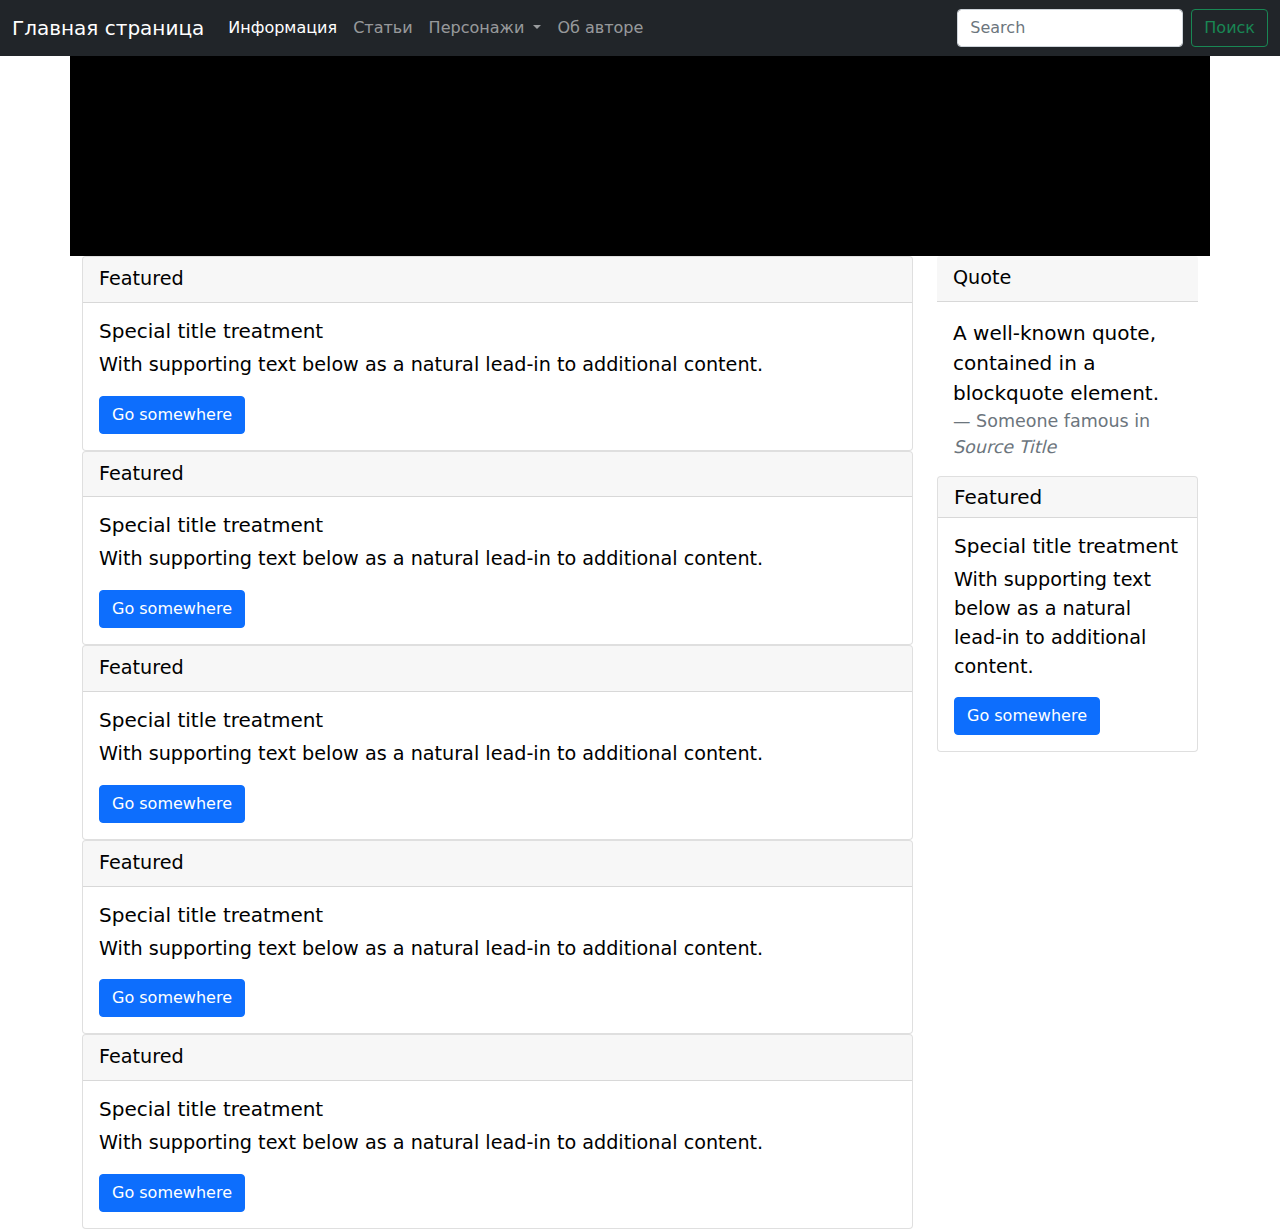
==== block/index.html @ ae38490f "dz" ====
<!DOCTYPE html>
<html>
<head>
	<meta charset="utf-8">
	<meta name="viewport" content="width=device-width, initial-scale=1">
	<title>Index</title>
	<link rel="stylesheet"  href="../css/bootstrap.min.css">
	<style>
  body 
</style>
</head>
<body>
	<!-- <nav class="navbar navbar-expand-lg navbar-light bg-light">
		<div class="container-fluid">
			<a href="#" class="navbar-brand">WEB blog TSPU</a><button class="navbar-toggler" type="button" data-bs-toggle="collapse" data-bs-target="#headerMenu" aria-controls="headerMenu" aria-expanded="false" aria-label="Toggle navigation">
      <span class="navbar-toggler-icon"></span>
    </button>
			<div class="collapse navbar-collapse" id="headerMenu">
				<ul class="navbar-nav">
					<li class="nav-ite">

					<a href="#" class = "nav-link">Home</a> 
				 </li></ul></div></div></nav> -->
	<nav class="navbar navbar-expand-lg navbar-dark bg-dark">
  <div class="container-fluid color">
    <a class="navbar-brand" href="#">Главная страница</a>
    <button class="navbar-toggler" type="button" data-bs-toggle="collapse" data-bs-target="#navbarSupportedContent" aria-controls="navbarSupportedContent" aria-expanded="false" aria-label="Toggle navigation">
      <span class="navbar-toggler-icon"></span>
    </button>
    <div class="collapse navbar-collapse" id="navbarSupportedContent">
      <ul class="navbar-nav me-auto mb-2 mb-lg-0">
        <li class="nav-item">
          <a class="nav-link active" aria-current="page" href="#">Информация</a>
        </li>
        <li class="nav-item">
          <a class="nav-link" href="#">Статьи</a>
        </li>
        <li class="nav-item dropdown">
          <a class="nav-link dropdown-toggle" href="#" id="navbarDropdown" role="button" data-bs-toggle="dropdown" aria-expanded="false">
            Персонажи
          </a>
          <ul class="dropdown-menu" aria-labelledby="navbarDropdown">
            <li><a class="dropdown-item" href="#">Грег</a></li>
            <li><a class="dropdown-item" href="#">Вирт</a></li>
            <li><hr class="dropdown-divider"></li>
            <li><a class="dropdown-item" href="#">Биатрикс</a></li>
          </ul>
        </li>
        <li class="nav-item">
          <a class="nav-link ">Об авторе</a>
        </li>
      </ul>
      <form class="d-flex">
        <input class="form-control me-2" type="search" placeholder="Search" aria-label="Search">
        <button class="btn btn-outline-success" type="submit">Поиск</button>
      </form>
    </div>
  </div>
</nav>

<div class="container">
<div class="row" style="font-size: 120%; color: white">
<div style="display: block; background-color: black;height: 200px; width: 1500px;"></div>
<div class="col-9" style="color:black">
	<div class="card">
  <div class="card-header">
    Featured
  </div>
  <div class="card-body">
    <h5 class="card-title">Special title treatment</h5>
    <p class="card-text">With supporting text below as a natural lead-in to additional content.</p>
    <a href="#" class="btn btn-primary">Go somewhere</a>
  </div>
</div><div class="card">
  <div class="card-header">
    Featured
  </div>
  <div class="card-body">
    <h5 class="card-title">Special title treatment</h5>
    <p class="card-text">With supporting text below as a natural lead-in to additional content.</p>
    <a href="#" class="btn btn-primary">Go somewhere</a>
  </div>
</div><div class="card">
  <div class="card-header">
    Featured
  </div>
  <div class="card-body">
    <h5 class="card-title">Special title treatment</h5>
    <p class="card-text">With supporting text below as a natural lead-in to additional content.</p>
    <a href="#" class="btn btn-primary">Go somewhere</a>
  </div>
</div><div class="card">
  <div class="card-header">
    Featured
  </div>
  <div class="card-body">
    <h5 class="card-title">Special title treatment</h5>
    <p class="card-text">With supporting text below as a natural lead-in to additional content.</p>
    <a href="#" class="btn btn-primary">Go somewhere</a>
  </div>
</div><div class="card">
  <div class="card-header">
    Featured
  </div>
  <div class="card-body">
    <h5 class="card-title">Special title treatment</h5>
    <p class="card-text">With supporting text below as a natural lead-in to additional content.</p>
    <a href="#" class="btn btn-primary">Go somewhere</a>
  </div>
</div></div>
	<div class="col-3" style="color:black"
<div class="card">
  <div class="card-header">
    Quote
  </div>
  <div class="card-body">
    <blockquote class="blockquote mb-0">
      <p>A well-known quote, contained in a blockquote element.</p>
      <footer class="blockquote-footer">Someone famous in <cite title="Source Title">Source Title</cite></footer>
    </blockquote>
  </div>
  <div class="card">
  <h5 class="card-header">Featured</h5>
  <div class="card-body">
    <h5 class="card-title">Special title treatment</h5>
    <p class="card-text">With supporting text below as a natural lead-in to additional content.</p>
    <a href="#" class="btn btn-primary">Go somewhere</a>
  </div>
</div>
</div>
</div>
</div>
<!-- JavaScript Bundle with Popper
<script src="https://cdn.jsdelivr.net/npm/bootstrap@5.1.3/dist/js/bootstrap.bundle.min.js" integrity="sha384-ka7Sk0Gln4gmtz2MlQnikT1wXgYsOg+OMhuP+IlRH9sENBO0LRn5q+8nbTov4+1p" crossorigin="anonymous"></script>
</body>
</html>
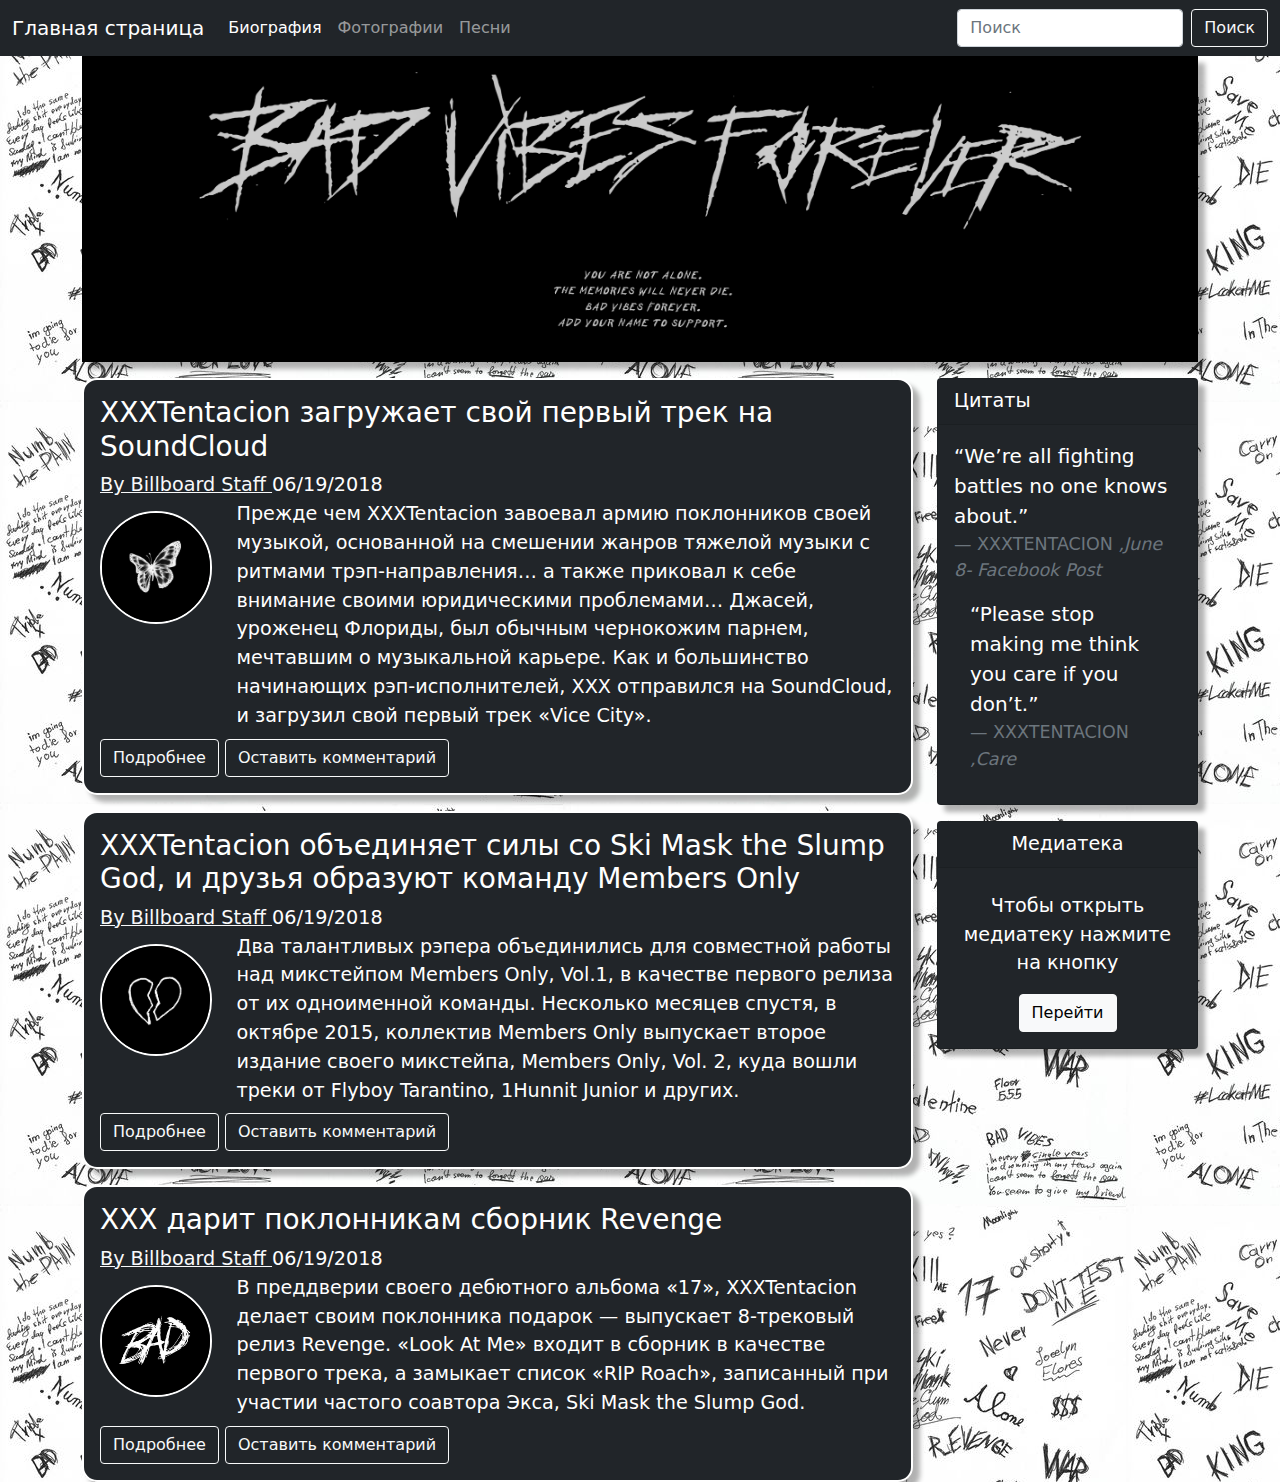
==== commit 6e1f39f4: "web" ====
--- a/block/index.html
+++ b/block/index.html
@@ -5,132 +5,106 @@
 	<meta name="viewport" content="width=device-width, initial-scale=1">
 	<title>Index</title>
 	<link rel="stylesheet"  href="../css/bootstrap.min.css">
-	<style>
-  body 
-</style>
 </head>
-<body>
-	<!-- <nav class="navbar navbar-expand-lg navbar-light bg-light">
-		<div class="container-fluid">
-			<a href="#" class="navbar-brand">WEB blog TSPU</a><button class="navbar-toggler" type="button" data-bs-toggle="collapse" data-bs-target="#headerMenu" aria-controls="headerMenu" aria-expanded="false" aria-label="Toggle navigation">
-      <span class="navbar-toggler-icon"></span>
-    </button>
-			<div class="collapse navbar-collapse" id="headerMenu">
-				<ul class="navbar-nav">
-					<li class="nav-ite">
-
-					<a href="#" class = "nav-link">Home</a> 
-				 </li></ul></div></div></nav> -->
+<body style="background: url(img/3.jpg);">
 	<nav class="navbar navbar-expand-lg navbar-dark bg-dark">
   <div class="container-fluid color">
-    <a class="navbar-brand" href="#">Главная страница</a>
+    <a class="navbar-brand" href="index.html">Главная страница</a>
     <button class="navbar-toggler" type="button" data-bs-toggle="collapse" data-bs-target="#navbarSupportedContent" aria-controls="navbarSupportedContent" aria-expanded="false" aria-label="Toggle navigation">
       <span class="navbar-toggler-icon"></span>
     </button>
     <div class="collapse navbar-collapse" id="navbarSupportedContent">
       <ul class="navbar-nav me-auto mb-2 mb-lg-0">
         <li class="nav-item">
-          <a class="nav-link active" aria-current="page" href="#">Информация</a>
+          <a class="nav-link active" aria-current="page" href="pgs/bio.html">Биография</a>
         </li>
         <li class="nav-item">
-          <a class="nav-link" href="#">Статьи</a>
-        </li>
-        <li class="nav-item dropdown">
-          <a class="nav-link dropdown-toggle" href="#" id="navbarDropdown" role="button" data-bs-toggle="dropdown" aria-expanded="false">
-            Персонажи
-          </a>
-          <ul class="dropdown-menu" aria-labelledby="navbarDropdown">
-            <li><a class="dropdown-item" href="#">Грег</a></li>
-            <li><a class="dropdown-item" href="#">Вирт</a></li>
-            <li><hr class="dropdown-divider"></li>
-            <li><a class="dropdown-item" href="#">Биатрикс</a></li>
-          </ul>
+          <a class="nav-link" href="pgs/photo.html">Фотографии</a>
         </li>
         <li class="nav-item">
-          <a class="nav-link ">Об авторе</a>
+          <a class="nav-link" href="pgs/songs.html">Песни</a>
         </li>
       </ul>
       <form class="d-flex">
-        <input class="form-control me-2" type="search" placeholder="Search" aria-label="Search">
-        <button class="btn btn-outline-success" type="submit">Поиск</button>
+        <input class="form-control me-2" type="search" placeholder="Поиск" aria-label="Поиск">
+        <button class="btn btn-outline-light" type="submit">Поиск</button>
       </form>
     </div>
   </div>
 </nav>
 
-<div class="container">
-<div class="row" style="font-size: 120%; color: white">
-<div style="display: block; background-color: black;height: 200px; width: 1500px;"></div>
-<div class="col-9" style="color:black">
-	<div class="card">
+<div class="container ">
+<div class="row" style="font-size: 120%; color: white;">
+<div class="col-12" >
+	<img src="img/7.png" style=" width: 100% ;box-shadow: 7px 7px 5px rgba(0,0,0,0.3);"></div>
+<div class="col-9 mt-3 " style="color:white;">
+
+	<div class="post p-3 bg-dark " style="border: solid 2px; border-radius:15px;  box-shadow: 7px 7px 5px rgba(0,0,0,0.3); ">
+	<div class="post-header  ">
+	<h3>XXXTentacion загружает свой первый трек на SoundCloud</h3>
+	<div class="post-body" ><a href="https://www.billboard.com/music/rb-hip-hop/xxxtentacion-career-timeline-8461690/" class="link-light">By Billboard Staff </a>
+
+06/19/2018</div>
+	<div class="row mb-2 " >
+		<div class="col-2 " ><img src="img/1.jpg" class="rounded-circle" style="width: 100%;display:block;margin-top: 10%; border: solid 2px white" > </div>
+		<div class="col-10"> Прежде чем XXXTentacion завоевал армию поклонников своей музыкой, основанной на смешении жанров тяжелой музыки с ритмами трэп-направления… а также приковал к себе внимание своими юридическими проблемами… Джасей, уроженец Флориды, был обычным чернокожим парнем, мечтавшим о музыкальной карьере. Как и большинство начинающих рэп-исполнителей, XXX отправился на SoundCloud, и загрузил свой первый трек «Vice City».</div>
+	</div>
+	<div class="post-footer"><div class="post-footer"><a href="https://translated.turbopages.org/proxy_u/en-ru.ru.100ddb33-623ef6cd-7af2524b-74722d776562/https/www.billboard.com/music/rb-hip-hop/xxxtentacion-career-timeline-8461690/"><button type="button" class="btn btn-outline-light">Подробнее</button></a> <a href="pgs/comment.html"><button type="button" class="btn btn-outline-light">Оставить комментарий</button></a></div></div>
+	</div></div>
+	<div class="post mt-3 p-3 bg-dark " style="border: solid 2px; border-radius:15px; box-shadow: 7px 7px 5px rgba(0,0,0,0.3);">
+	<div class="post-header  ">
+	<h3>XXXTentacion объединяет силы со Ski Mask the Slump God, и друзья образуют команду Members Only</h3>
+	<div class="post-body" ><a href="https://www.billboard.com/music/rb-hip-hop/xxxtentacion-career-timeline-8461690/" class="link-light">By Billboard Staff </a>
+06/19/2018</div>
+	<div class="row mb-2" >
+		<div class="col-2 " ><img src="img/5.jpg" class="rounded-circle" style="width: 100%; display:block;margin-top: 10%;border: solid 2px white" > </div>
+		<div class="col-10"> Два талантливых рэпера объединились для совместной работы над микстейпом Members Only, Vol.1, в качестве первого релиза от их одноименной команды. Несколько месяцев спустя, в октябре 2015, коллектив Members Only выпускает второе издание своего микстейпа, Members Only, Vol. 2, куда вошли треки от Flyboy Tarantino, 1Hunnit Junior и других.</div>
+	</div>
+	<div class="post-footer"><div class="post-footer"><a href="https://translated.turbopages.org/proxy_u/en-ru.ru.100ddb33-623ef6cd-7af2524b-74722d776562/https/www.billboard.com/music/rb-hip-hop/xxxtentacion-career-timeline-8461690/"><button type="button" class="btn btn-outline-light">Подробнее</button></a> <a href="pgs/comment.html"><button type="button" class="btn btn-outline-light">Оставить комментарий</button></a></div></div>
+	</div></div>
+	<div class="post mt-3 p-3 bg-dark " style="border: solid 2px; border-radius:15px;box-shadow: 7px 7px 5px rgba(0,0,0,0.3); ">
+	<div class="post-header  ">
+	<h3>XXX дарит поклонникам сборник Revenge</h3>
+	<div class="post-body" ><a href="https://www.billboard.com/music/rb-hip-hop/xxxtentacion-career-timeline-8461690/" class="link-light">By Billboard Staff </a>
+06/19/2018</div>
+	<div class="row mb-2" >
+		<div class="col-2 " ><img src="img/6.jpg" class="rounded-circle" style="width: 100%;display:block;margin-top: 10%;border: solid 2px white" > </div>
+		<div class="col-10"> В преддверии своего дебютного альбома «17», XXXTentacion делает своим поклонника подарок — выпускает 8-трековый релиз Revenge. «Look At Me» входит в сборник в качестве первого трека, а замыкает список «RIP Roach», записанный при участии частого соавтора Экса, Ski Mask the Slump God.</div>
+	</div>
+	<div class="post-footer"><div class="post-footer"><a href="https://translated.turbopages.org/proxy_u/en-ru.ru.100ddb33-623ef6cd-7af2524b-74722d776562/https/www.billboard.com/music/rb-hip-hop/xxxtentacion-career-timeline-8461690/"><button type="button" class="btn btn-outline-light">Подробнее</button></a> <a href="pgs/comment.html"><button type="button" class="btn btn-outline-light">Оставить комментарий</button></a></div></div>
+	</div></div>
+</div>
+	<div class="col-3 mt-3" >
+	<div class="card bg-dark" style="box-shadow: 7px 7px 5px rgba(0,0,0,0.3);">
   <div class="card-header">
-    Featured
-  </div>
-  <div class="card-body">
-    <h5 class="card-title">Special title treatment</h5>
-    <p class="card-text">With supporting text below as a natural lead-in to additional content.</p>
-    <a href="#" class="btn btn-primary">Go somewhere</a>
-  </div>
-</div><div class="card">
-  <div class="card-header">
-    Featured
-  </div>
-  <div class="card-body">
-    <h5 class="card-title">Special title treatment</h5>
-    <p class="card-text">With supporting text below as a natural lead-in to additional content.</p>
-    <a href="#" class="btn btn-primary">Go somewhere</a>
-  </div>
-</div><div class="card">
-  <div class="card-header">
-    Featured
-  </div>
-  <div class="card-body">
-    <h5 class="card-title">Special title treatment</h5>
-    <p class="card-text">With supporting text below as a natural lead-in to additional content.</p>
-    <a href="#" class="btn btn-primary">Go somewhere</a>
-  </div>
-</div><div class="card">
-  <div class="card-header">
-    Featured
-  </div>
-  <div class="card-body">
-    <h5 class="card-title">Special title treatment</h5>
-    <p class="card-text">With supporting text below as a natural lead-in to additional content.</p>
-    <a href="#" class="btn btn-primary">Go somewhere</a>
-  </div>
-</div><div class="card">
-  <div class="card-header">
-    Featured
-  </div>
-  <div class="card-body">
-    <h5 class="card-title">Special title treatment</h5>
-    <p class="card-text">With supporting text below as a natural lead-in to additional content.</p>
-    <a href="#" class="btn btn-primary">Go somewhere</a>
-  </div>
-</div></div>
-	<div class="col-3" style="color:black"
-<div class="card">
-  <div class="card-header">
-    Quote
+    Цитаты
   </div>
   <div class="card-body">
     <blockquote class="blockquote mb-0">
-      <p>A well-known quote, contained in a blockquote element.</p>
-      <footer class="blockquote-footer">Someone famous in <cite title="Source Title">Source Title</cite></footer>
+      <p>“We’re all fighting battles no one knows about.”</p>
+      <footer class="blockquote-footer">XXXTENTACION <cite title="Source Title">,June 8- Facebook Post</cite></footer>
     </blockquote>
+     <div class="card-body">
+    <blockquote class="blockquote mb-0">
+      <p>“Please stop making me think you care if you don’t.”</p>
+      <footer class="blockquote-footer">XXXTENTACION <cite title="Source Title">,Care</cite></footer>
+    </blockquote>
+  </div></div></div>
+  <div class="card text-center bg-dark mt-3" style="box-shadow: 7px 7px 5px rgba(0,0,0,0.3);">
+  <div class="card-header">
+    Медиатека
   </div>
-  <div class="card">
-  <h5 class="card-header">Featured</h5>
   <div class="card-body">
-    <h5 class="card-title">Special title treatment</h5>
-    <p class="card-text">With supporting text below as a natural lead-in to additional content.</p>
-    <a href="#" class="btn btn-primary">Go somewhere</a>
+    <h5 class="card-title"></h5>
+    <p class="card-text">Чтобы открыть медиатеку нажмите на кнопку</p>
+    <a href="https://ru.hitmotop.com/artist/41820?ysclid=l17np3zt2z" class="btn btn-light">Перейти</a>
   </div>
+  
 </div>
 </div>
 </div>
 </div>
-<!-- JavaScript Bundle with Popper
+</div>
 <script src="https://cdn.jsdelivr.net/npm/bootstrap@5.1.3/dist/js/bootstrap.bundle.min.js" integrity="sha384-ka7Sk0Gln4gmtz2MlQnikT1wXgYsOg+OMhuP+IlRH9sENBO0LRn5q+8nbTov4+1p" crossorigin="anonymous"></script>
 </body>
 </html>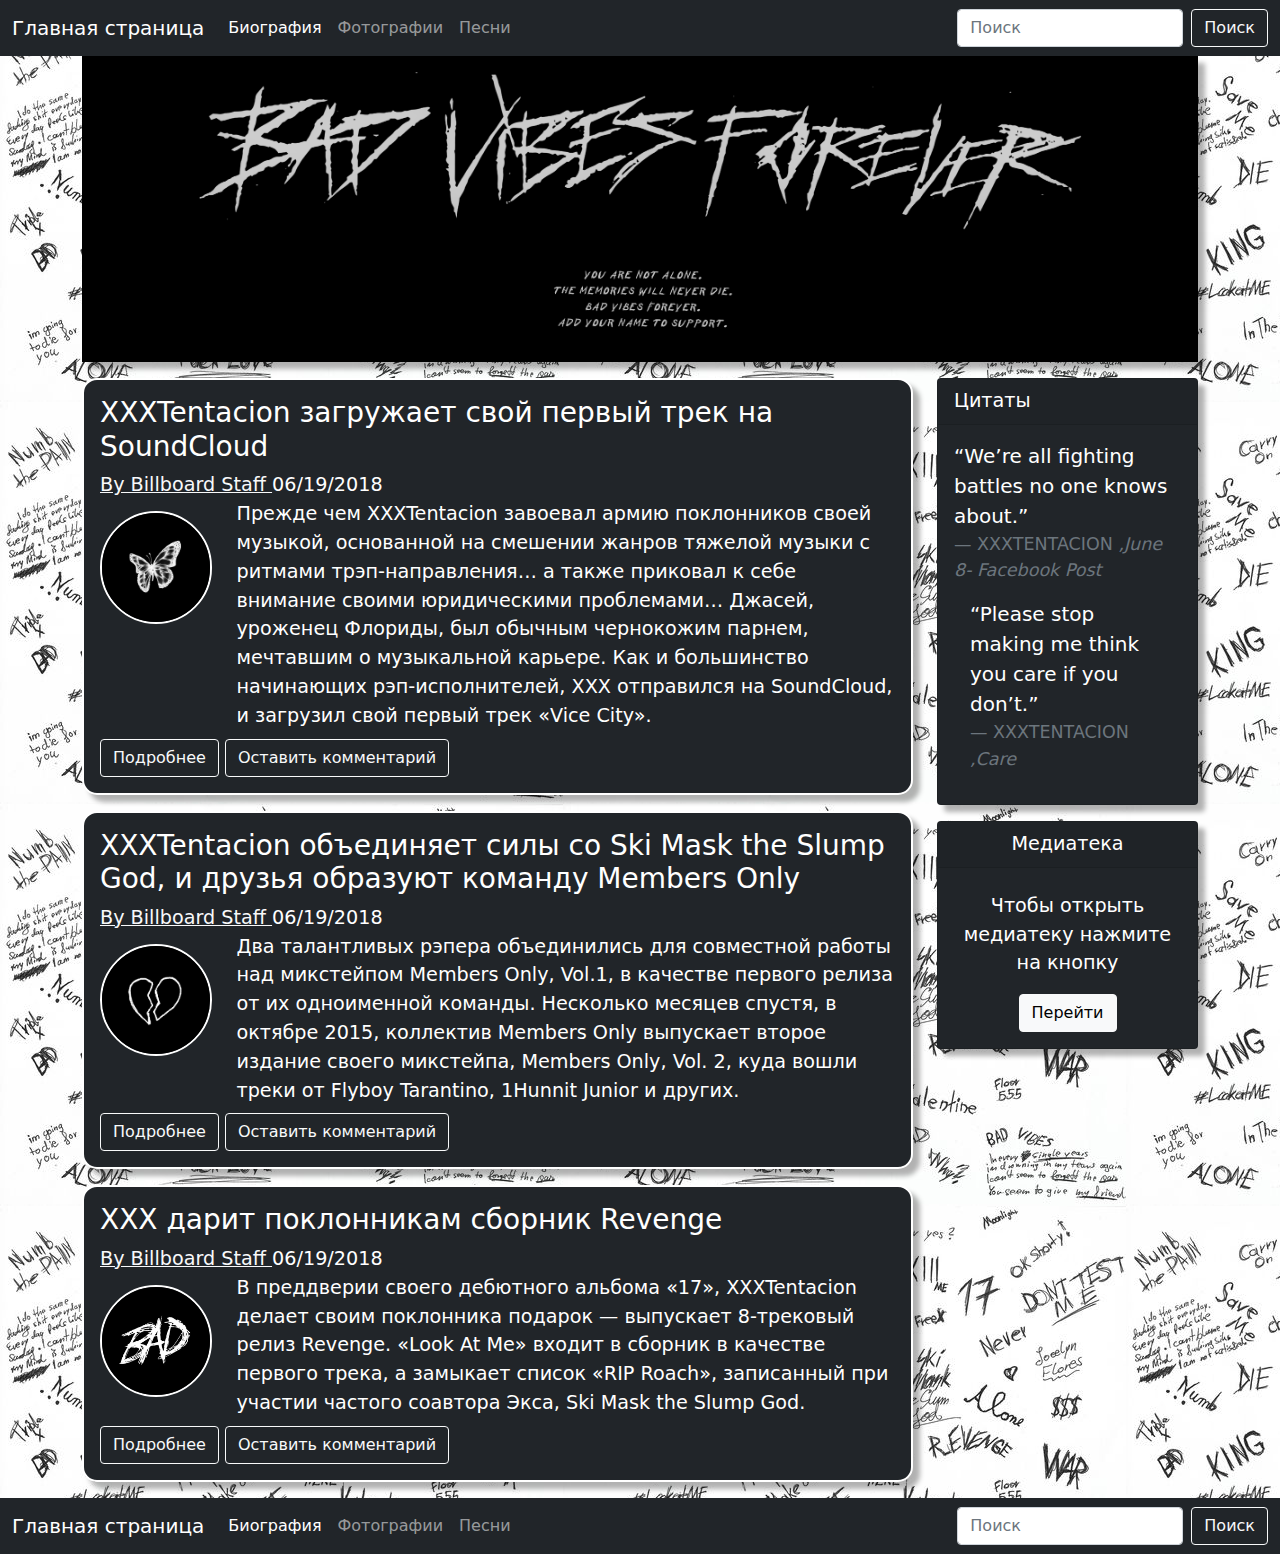
==== commit dfc21947: "web-site" ====
--- a/block/index.html
+++ b/block/index.html
@@ -105,6 +105,31 @@
 </div>
 </div>
 </div>
+<footer><nav class="navbar navbar-expand-lg navbar-dark bg-dark mt-3">
+  <div class="container-fluid color">
+    <a class="navbar-brand" href="../index.html">Главная страница</a>
+    <button class="navbar-toggler" type="button" data-bs-toggle="collapse" data-bs-target="#navbarSupportedContent" aria-controls="navbarSupportedContent" aria-expanded="false" aria-label="Toggle navigation">
+      <span class="navbar-toggler-icon"></span>
+    </button>
+    <div class="collapse navbar-collapse" id="navbarSupportedContent">
+      <ul class="navbar-nav me-auto mb-2 mb-lg-0">
+        <li class="nav-item">
+          <a class="nav-link active" aria-current="page" href="pgs/bio.html">Биография</a>
+        </li>
+        <li class="nav-item">
+          <a class="nav-link" href="pgs/photo.html">Фотографии</a>
+        </li>
+        <li class="nav-item">
+          <a class="nav-link" href="pgs/songs.html">Песни</a>
+        </li>
+      </ul>
+      <form class="d-flex">
+        <input class="form-control me-2" type="search" placeholder="Поиск" aria-label="Поиск">
+        <button class="btn btn-outline-light" type="submit">Поиск</button>
+      </form>
+    </div>
+  </div>
+</nav></footer>
 <script src="https://cdn.jsdelivr.net/npm/bootstrap@5.1.3/dist/js/bootstrap.bundle.min.js" integrity="sha384-ka7Sk0Gln4gmtz2MlQnikT1wXgYsOg+OMhuP+IlRH9sENBO0LRn5q+8nbTov4+1p" crossorigin="anonymous"></script>
 </body>
 </html>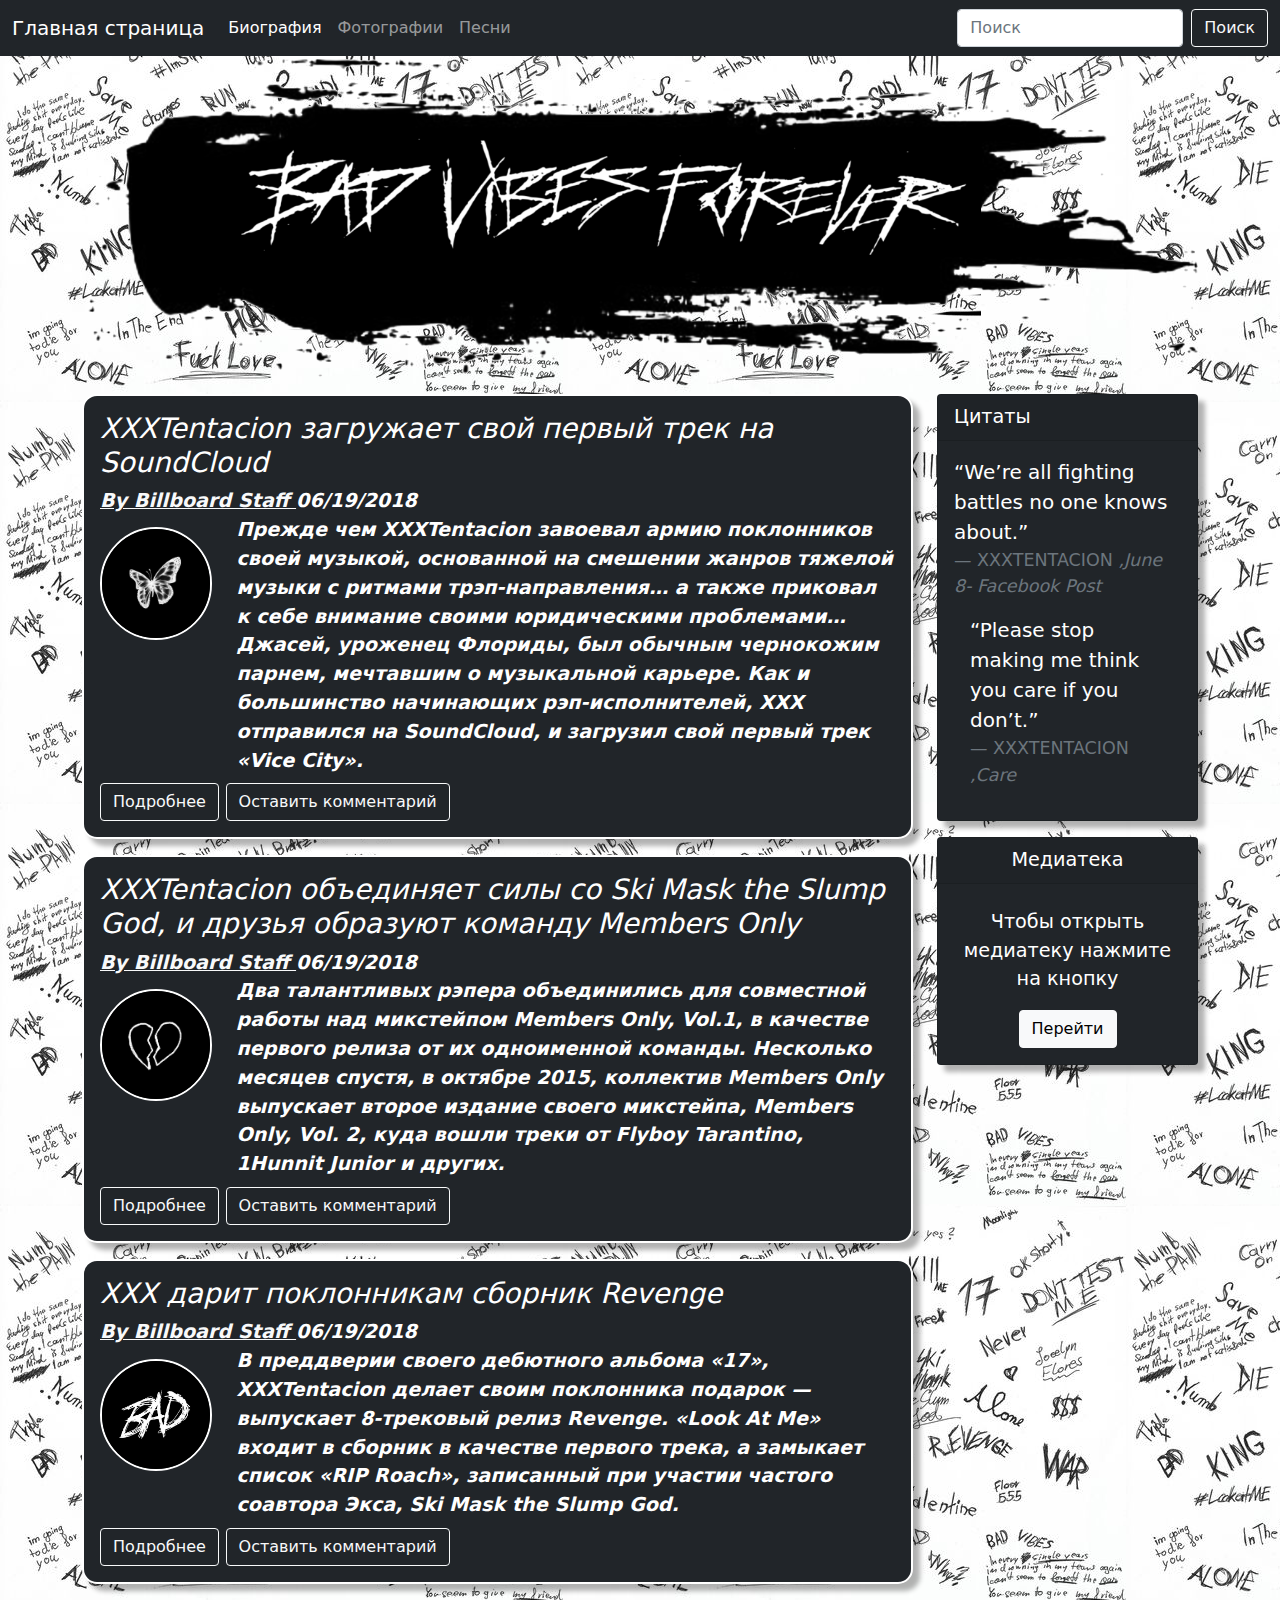
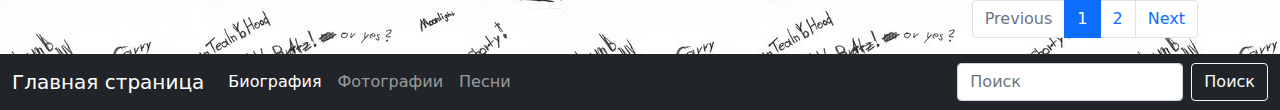
==== commit 44c8eae1: "30 03 22" ====
--- a/block/index.html
+++ b/block/index.html
@@ -36,10 +36,10 @@
 <div class="container ">
 <div class="row" style="font-size: 120%; color: white;">
 <div class="col-12" >
-	<img src="img/7.png" style=" width: 100% ;box-shadow: 7px 7px 5px rgba(0,0,0,0.3);"></div>
-<div class="col-9 mt-3 " style="color:white;">
+	<img src="img/15.png" style=" width: 100% ;"></div>
+<div class="col-9 mt-3 " style="color:white;font-weight: 700;font-style: oblique;">
 
-	<div class="post p-3 bg-dark " style="border: solid 2px; border-radius:15px;  box-shadow: 7px 7px 5px rgba(0,0,0,0.3); ">
+	<div class="post p-3  bg-dark" style="border: solid 2px ; border-radius:15px;  box-shadow: 7px 7px 5px rgba(0,0,0,0.3); ">
 	<div class="post-header  ">
 	<h3>XXXTentacion загружает свой первый трек на SoundCloud</h3>
 	<div class="post-body" ><a href="https://www.billboard.com/music/rb-hip-hop/xxxtentacion-career-timeline-8461690/" class="link-light">By Billboard Staff </a>
@@ -102,8 +102,22 @@
   
 </div>
 </div>
+</div><nav aria-label="...">
+  <ul class="pagination justify-content-end mt-3">
+    <li class="page-item disabled">
+      <a class="page-link">Previous</a>
+    </li>
+    <li class="page-item active"><a class="page-link" href="#">1</a></li>
+    <li class="page-item " aria-current="page">
+      <a class="page-link" href="#">2</a>
+    </li>
+    <li class="page-item">
+      <a class="page-link" href="#">Next</a>
+    </li>
+  </ul>
+</nav>
 </div>
-</div>
+
 </div>
 <footer><nav class="navbar navbar-expand-lg navbar-dark bg-dark mt-3">
   <div class="container-fluid color">
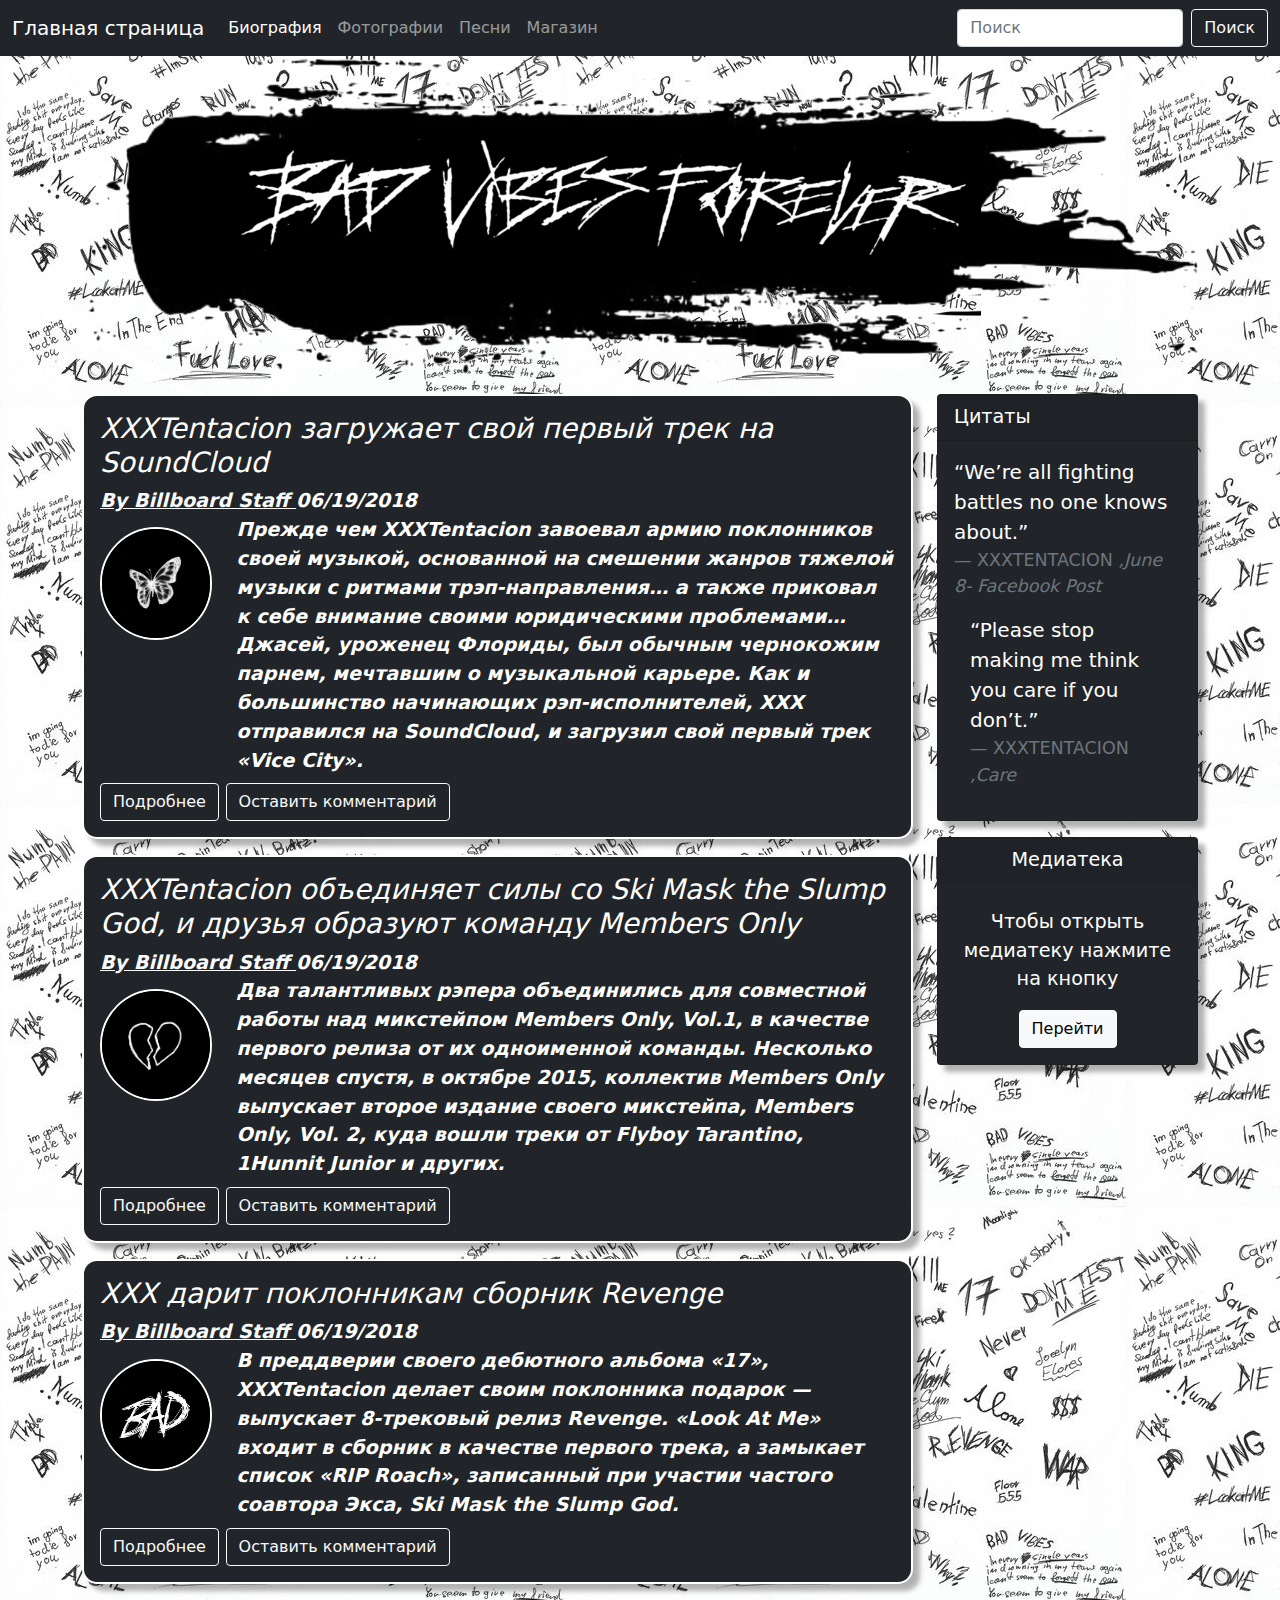
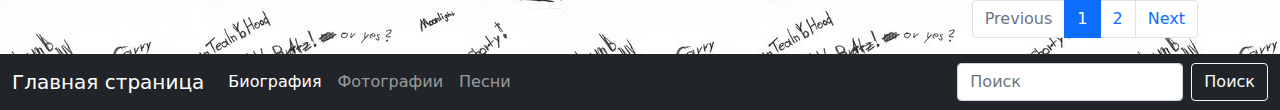
==== commit 3a7bda6b: "shop" ====
--- a/block/index.html
+++ b/block/index.html
@@ -9,7 +9,7 @@
 <body style="background: url(img/3.jpg);">
 	<nav class="navbar navbar-expand-lg navbar-dark bg-dark">
   <div class="container-fluid color">
-    <a class="navbar-brand" href="index.html">Главная страница</a>
+    <a class="navbar-brand active" href="index.html">Главная страница</a>
     <button class="navbar-toggler" type="button" data-bs-toggle="collapse" data-bs-target="#navbarSupportedContent" aria-controls="navbarSupportedContent" aria-expanded="false" aria-label="Toggle navigation">
       <span class="navbar-toggler-icon"></span>
     </button>
@@ -23,6 +23,10 @@
         </li>
         <li class="nav-item">
           <a class="nav-link" href="pgs/songs.html">Песни</a>
+        </li>
+        <li class="nav-item">
+          <a class="nav-link" href="pgs/shop.html">
+          Магазин</a>
         </li>
       </ul>
       <form class="d-flex">
@@ -49,7 +53,7 @@
 		<div class="col-2 " ><img src="img/1.jpg" class="rounded-circle" style="width: 100%;display:block;margin-top: 10%; border: solid 2px white" > </div>
 		<div class="col-10"> Прежде чем XXXTentacion завоевал армию поклонников своей музыкой, основанной на смешении жанров тяжелой музыки с ритмами трэп-направления… а также приковал к себе внимание своими юридическими проблемами… Джасей, уроженец Флориды, был обычным чернокожим парнем, мечтавшим о музыкальной карьере. Как и большинство начинающих рэп-исполнителей, XXX отправился на SoundCloud, и загрузил свой первый трек «Vice City».</div>
 	</div>
-	<div class="post-footer"><div class="post-footer"><a href="https://translated.turbopages.org/proxy_u/en-ru.ru.100ddb33-623ef6cd-7af2524b-74722d776562/https/www.billboard.com/music/rb-hip-hop/xxxtentacion-career-timeline-8461690/"><button type="button" class="btn btn-outline-light">Подробнее</button></a> <a href="pgs/comment.html"><button type="button" class="btn btn-outline-light">Оставить комментарий</button></a></div></div>
+	<div class="post-footer"><div class="post-footer"><a href="https://www.billboard.com/music/rb-hip-hop/xxxtentacion-career-timeline-8461690/"><button type="button" class="btn btn-outline-light">Подробнее</button></a> <a href="pgs/comment.html"><button type="button" class="btn btn-outline-light">Оставить комментарий</button></a></div></div>
 	</div></div>
 	<div class="post mt-3 p-3 bg-dark " style="border: solid 2px; border-radius:15px; box-shadow: 7px 7px 5px rgba(0,0,0,0.3);">
 	<div class="post-header  ">
@@ -60,7 +64,7 @@
 		<div class="col-2 " ><img src="img/5.jpg" class="rounded-circle" style="width: 100%; display:block;margin-top: 10%;border: solid 2px white" > </div>
 		<div class="col-10"> Два талантливых рэпера объединились для совместной работы над микстейпом Members Only, Vol.1, в качестве первого релиза от их одноименной команды. Несколько месяцев спустя, в октябре 2015, коллектив Members Only выпускает второе издание своего микстейпа, Members Only, Vol. 2, куда вошли треки от Flyboy Tarantino, 1Hunnit Junior и других.</div>
 	</div>
-	<div class="post-footer"><div class="post-footer"><a href="https://translated.turbopages.org/proxy_u/en-ru.ru.100ddb33-623ef6cd-7af2524b-74722d776562/https/www.billboard.com/music/rb-hip-hop/xxxtentacion-career-timeline-8461690/"><button type="button" class="btn btn-outline-light">Подробнее</button></a> <a href="pgs/comment.html"><button type="button" class="btn btn-outline-light">Оставить комментарий</button></a></div></div>
+	<div class="post-footer"><div class="post-footer"><a href="https://www.billboard.com/music/rb-hip-hop/xxxtentacion-career-timeline-8461690/"><button type="button" class="btn btn-outline-light">Подробнее</button></a> <a href="pgs/comment.html"><button type="button" class="btn btn-outline-light">Оставить комментарий</button></a></div></div>
 	</div></div>
 	<div class="post mt-3 p-3 bg-dark " style="border: solid 2px; border-radius:15px;box-shadow: 7px 7px 5px rgba(0,0,0,0.3); ">
 	<div class="post-header  ">
@@ -71,7 +75,7 @@
 		<div class="col-2 " ><img src="img/6.jpg" class="rounded-circle" style="width: 100%;display:block;margin-top: 10%;border: solid 2px white" > </div>
 		<div class="col-10"> В преддверии своего дебютного альбома «17», XXXTentacion делает своим поклонника подарок — выпускает 8-трековый релиз Revenge. «Look At Me» входит в сборник в качестве первого трека, а замыкает список «RIP Roach», записанный при участии частого соавтора Экса, Ski Mask the Slump God.</div>
 	</div>
-	<div class="post-footer"><div class="post-footer"><a href="https://translated.turbopages.org/proxy_u/en-ru.ru.100ddb33-623ef6cd-7af2524b-74722d776562/https/www.billboard.com/music/rb-hip-hop/xxxtentacion-career-timeline-8461690/"><button type="button" class="btn btn-outline-light">Подробнее</button></a> <a href="pgs/comment.html"><button type="button" class="btn btn-outline-light">Оставить комментарий</button></a></div></div>
+	<div class="post-footer"><div class="post-footer"><a href="https://www.billboard.com/music/rb-hip-hop/xxxtentacion-career-timeline-8461690/"><button type="button" class="btn btn-outline-light">Подробнее</button></a> <a href="pgs/comment.html"><button type="button" class="btn btn-outline-light">Оставить комментарий</button></a></div></div>
 	</div></div>
 </div>
 	<div class="col-3 mt-3" >
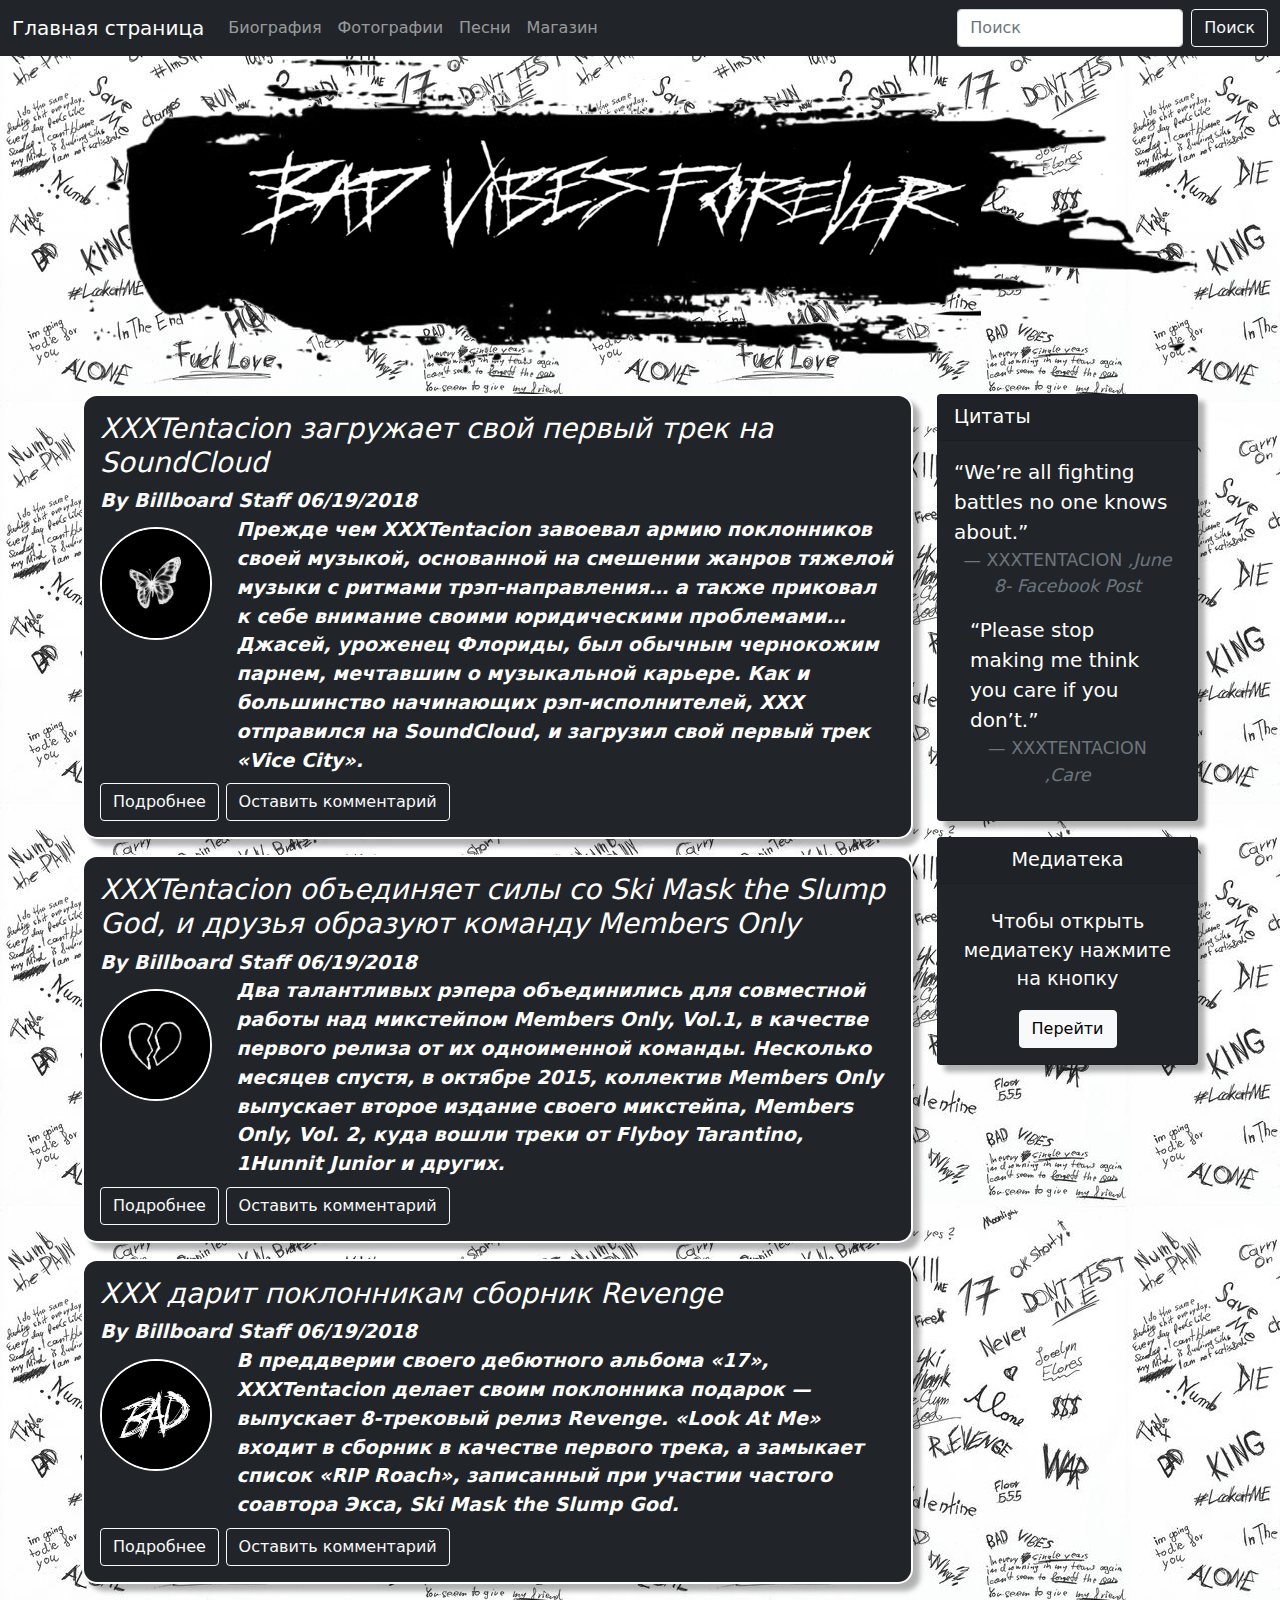
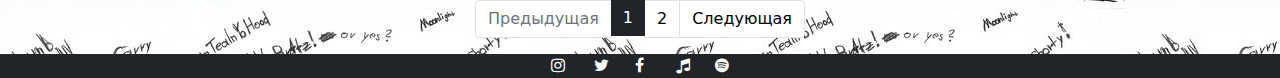
==== commit 70194f49: "site" ====
--- a/block/index.html
+++ b/block/index.html
@@ -4,7 +4,25 @@
 	<meta charset="utf-8">
 	<meta name="viewport" content="width=device-width, initial-scale=1">
 	<title>Index</title>
-	<link rel="stylesheet"  href="../css/bootstrap.min.css">
+	<link rel="stylesheet"  href="css/bootstrap.min.css">
+	<link rel="stylesheet"  href="css/font-awesome.min.css">
+	<style type="text/css">
+		footer {
+			text-align: center;
+		}
+		i {
+			color: white;
+			display: inline-block;
+			width: 3%;
+		}
+		footer a i:hover {
+			 
+				font-size: 120%;
+		}
+		a {
+			text-decoration: none;
+		}
+	</style>
 </head>
 <body style="background: url(img/3.jpg);">
 	<nav class="navbar navbar-expand-lg navbar-dark bg-dark">
@@ -16,7 +34,7 @@
     <div class="collapse navbar-collapse" id="navbarSupportedContent">
       <ul class="navbar-nav me-auto mb-2 mb-lg-0">
         <li class="nav-item">
-          <a class="nav-link active" aria-current="page" href="pgs/bio.html">Биография</a>
+          <a class="nav-link " aria-current="page" href="pgs/bio.html">Биография</a>
         </li>
         <li class="nav-item">
           <a class="nav-link" href="pgs/photo.html">Фотографии</a>
@@ -53,7 +71,7 @@
 		<div class="col-2 " ><img src="img/1.jpg" class="rounded-circle" style="width: 100%;display:block;margin-top: 10%; border: solid 2px white" > </div>
 		<div class="col-10"> Прежде чем XXXTentacion завоевал армию поклонников своей музыкой, основанной на смешении жанров тяжелой музыки с ритмами трэп-направления… а также приковал к себе внимание своими юридическими проблемами… Джасей, уроженец Флориды, был обычным чернокожим парнем, мечтавшим о музыкальной карьере. Как и большинство начинающих рэп-исполнителей, XXX отправился на SoundCloud, и загрузил свой первый трек «Vice City».</div>
 	</div>
-	<div class="post-footer"><div class="post-footer"><a href="https://www.billboard.com/music/rb-hip-hop/xxxtentacion-career-timeline-8461690/"><button type="button" class="btn btn-outline-light">Подробнее</button></a> <a href="pgs/comment.html"><button type="button" class="btn btn-outline-light">Оставить комментарий</button></a></div></div>
+	<div class="post-footer"><div class="post-footer"><a href="pgs/info.html"><button type="button" class="btn btn-outline-light">Подробнее</button></a> <a href="pgs/info.html#comment"><button type="button" class="btn btn-outline-light">Оставить комментарий</button></a></div></div>
 	</div></div>
 	<div class="post mt-3 p-3 bg-dark " style="border: solid 2px; border-radius:15px; box-shadow: 7px 7px 5px rgba(0,0,0,0.3);">
 	<div class="post-header  ">
@@ -64,7 +82,7 @@
 		<div class="col-2 " ><img src="img/5.jpg" class="rounded-circle" style="width: 100%; display:block;margin-top: 10%;border: solid 2px white" > </div>
 		<div class="col-10"> Два талантливых рэпера объединились для совместной работы над микстейпом Members Only, Vol.1, в качестве первого релиза от их одноименной команды. Несколько месяцев спустя, в октябре 2015, коллектив Members Only выпускает второе издание своего микстейпа, Members Only, Vol. 2, куда вошли треки от Flyboy Tarantino, 1Hunnit Junior и других.</div>
 	</div>
-	<div class="post-footer"><div class="post-footer"><a href="https://www.billboard.com/music/rb-hip-hop/xxxtentacion-career-timeline-8461690/"><button type="button" class="btn btn-outline-light">Подробнее</button></a> <a href="pgs/comment.html"><button type="button" class="btn btn-outline-light">Оставить комментарий</button></a></div></div>
+	<div class="post-footer"><div class="post-footer"><a href="pgs/info.html"><button type="button" class="btn btn-outline-light">Подробнее</button></a> <a href="pgs/info.html#comment"><button type="button" class="btn btn-outline-light">Оставить комментарий</button></a></div></div>
 	</div></div>
 	<div class="post mt-3 p-3 bg-dark " style="border: solid 2px; border-radius:15px;box-shadow: 7px 7px 5px rgba(0,0,0,0.3); ">
 	<div class="post-header  ">
@@ -75,7 +93,7 @@
 		<div class="col-2 " ><img src="img/6.jpg" class="rounded-circle" style="width: 100%;display:block;margin-top: 10%;border: solid 2px white" > </div>
 		<div class="col-10"> В преддверии своего дебютного альбома «17», XXXTentacion делает своим поклонника подарок — выпускает 8-трековый релиз Revenge. «Look At Me» входит в сборник в качестве первого трека, а замыкает список «RIP Roach», записанный при участии частого соавтора Экса, Ski Mask the Slump God.</div>
 	</div>
-	<div class="post-footer"><div class="post-footer"><a href="https://www.billboard.com/music/rb-hip-hop/xxxtentacion-career-timeline-8461690/"><button type="button" class="btn btn-outline-light">Подробнее</button></a> <a href="pgs/comment.html"><button type="button" class="btn btn-outline-light">Оставить комментарий</button></a></div></div>
+	<div class="post-footer"><div class="post-footer"><a href="pgs/info.html"><button type="button" class="btn btn-outline-light">Подробнее</button></a> <a href="pgs/info.html#comment"><button type="button" class="btn btn-outline-light">Оставить комментарий</button></a></div></div>
 	</div></div>
 </div>
 	<div class="col-3 mt-3" >
@@ -101,53 +119,31 @@
   <div class="card-body">
     <h5 class="card-title"></h5>
     <p class="card-text">Чтобы открыть медиатеку нажмите на кнопку</p>
-    <a href="https://ru.hitmotop.com/artist/41820?ysclid=l17np3zt2z" class="btn btn-light">Перейти</a>
+    <a href="pgs/songs.html" class="btn btn-light">Перейти</a>
   </div>
   
 </div>
 </div>
-</div><nav aria-label="...">
-  <ul class="pagination justify-content-end mt-3">
+</div><nav aria-label="..." >
+  <ul class="pagination justify-content-center mt-3">
     <li class="page-item disabled">
-      <a class="page-link">Previous</a>
+      <a class="page-link">Предыдущая</a>
     </li>
-    <li class="page-item active"><a class="page-link" href="#">1</a></li>
+    <li class="page-item active" ><a class="page-link" href="#" style="background-color: #212529; border: black">1</a></li>
     <li class="page-item " aria-current="page">
-      <a class="page-link" href="#">2</a>
+      <a class="page-link" href="pgs/comment.html" style="color: black">2</a>
     </li>
     <li class="page-item">
-      <a class="page-link" href="#">Next</a>
+      <a class="page-link" href="pgs/comment.html" style="color: black">Следующая</a>
     </li>
   </ul>
 </nav>
 </div>
 
 </div>
-<footer><nav class="navbar navbar-expand-lg navbar-dark bg-dark mt-3">
-  <div class="container-fluid color">
-    <a class="navbar-brand" href="../index.html">Главная страница</a>
-    <button class="navbar-toggler" type="button" data-bs-toggle="collapse" data-bs-target="#navbarSupportedContent" aria-controls="navbarSupportedContent" aria-expanded="false" aria-label="Toggle navigation">
-      <span class="navbar-toggler-icon"></span>
-    </button>
-    <div class="collapse navbar-collapse" id="navbarSupportedContent">
-      <ul class="navbar-nav me-auto mb-2 mb-lg-0">
-        <li class="nav-item">
-          <a class="nav-link active" aria-current="page" href="pgs/bio.html">Биография</a>
-        </li>
-        <li class="nav-item">
-          <a class="nav-link" href="pgs/photo.html">Фотографии</a>
-        </li>
-        <li class="nav-item">
-          <a class="nav-link" href="pgs/songs.html">Песни</a>
-        </li>
-      </ul>
-      <form class="d-flex">
-        <input class="form-control me-2" type="search" placeholder="Поиск" aria-label="Поиск">
-        <button class="btn btn-outline-light" type="submit">Поиск</button>
-      </form>
-    </div>
-  </div>
-</nav></footer>
+<footer style="background-color: #212529;">
+	<a href="#"><i class="fa fa-instagram " aria-hidden="true" ></i> </a> <a href="#"><i class="fa fa-twitter" aria-hidden="true"></i></a><a href="#"><i class="fa fa-facebook" aria-hidden="true"></i> </a><a href="#"><i class="fa fa-music" aria-hidden="true"></i></a><a href="#"><i class="fa fa-spotify" aria-hidden="true"></i></a>
+</footer>
 <script src="https://cdn.jsdelivr.net/npm/bootstrap@5.1.3/dist/js/bootstrap.bundle.min.js" integrity="sha384-ka7Sk0Gln4gmtz2MlQnikT1wXgYsOg+OMhuP+IlRH9sENBO0LRn5q+8nbTov4+1p" crossorigin="anonymous"></script>
 </body>
 </html>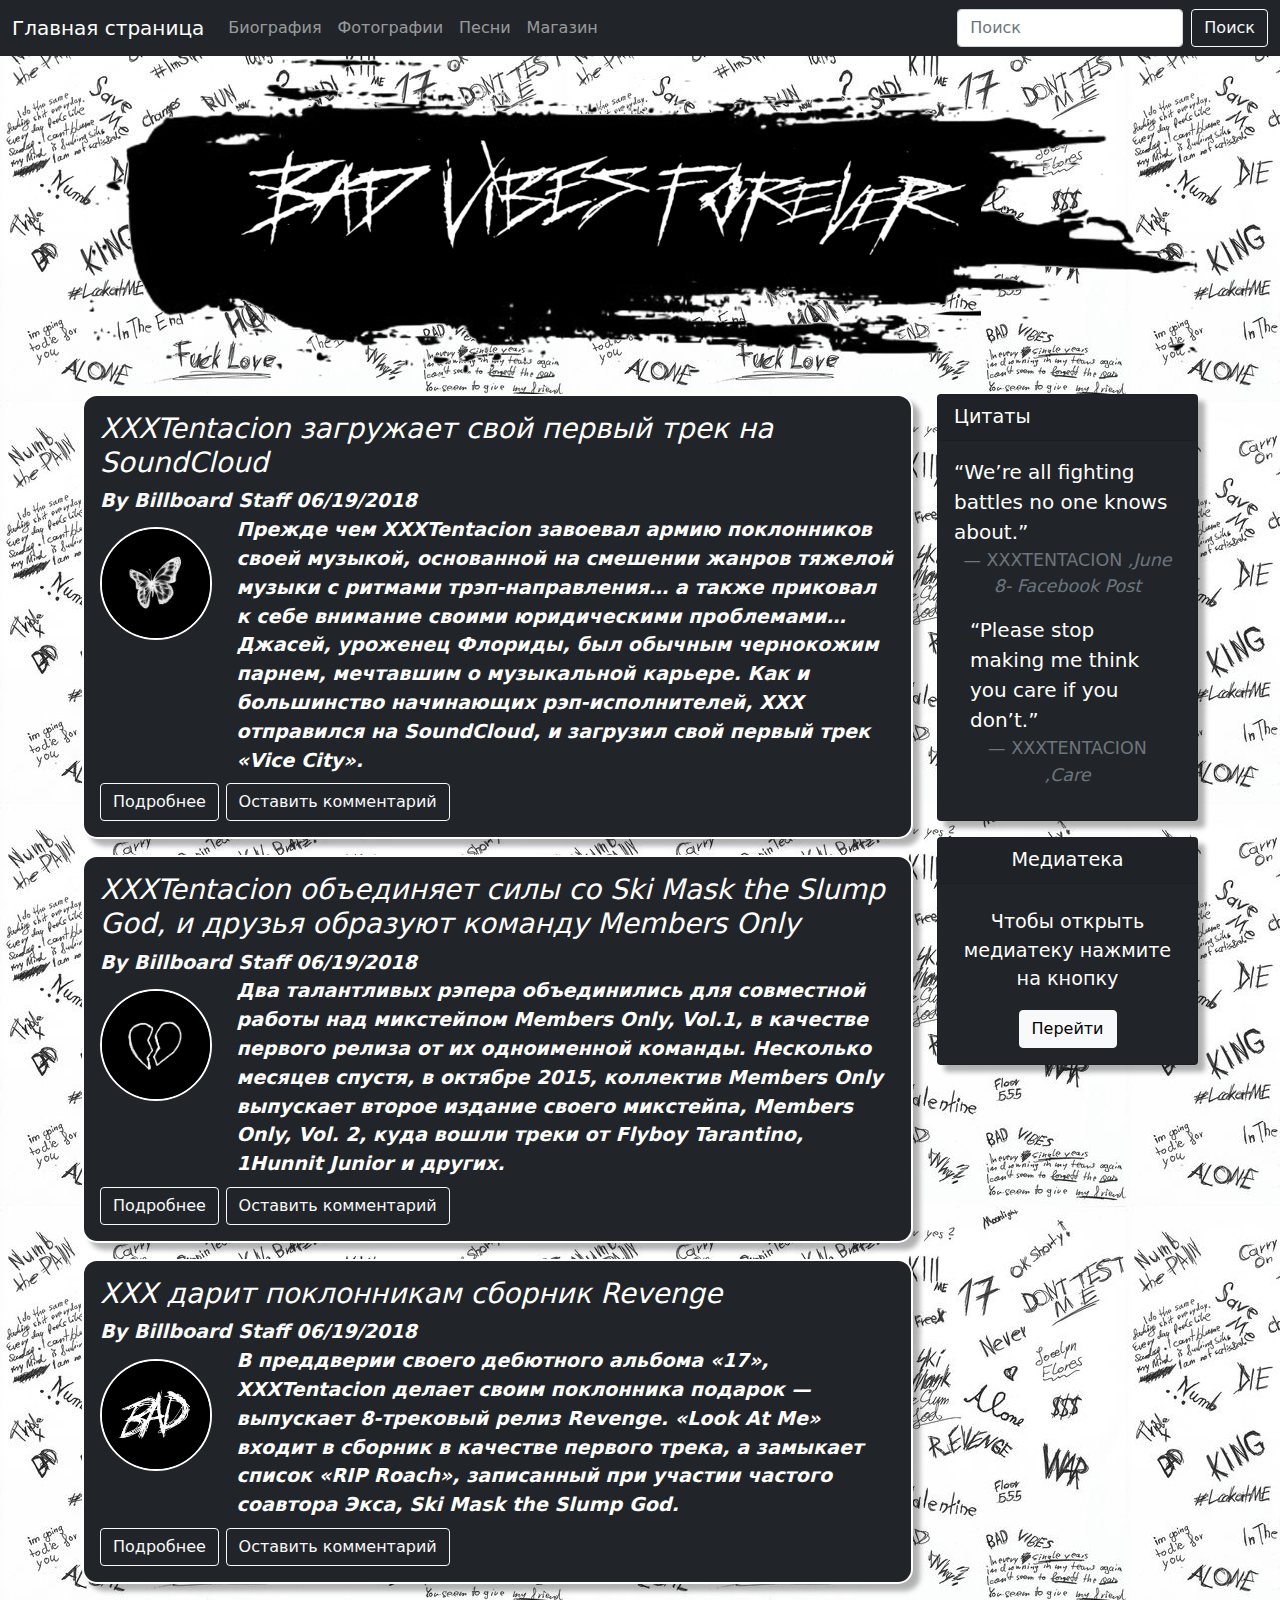
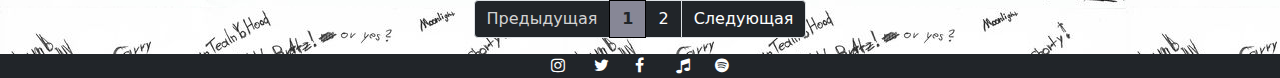
==== commit 3ec2de55: "3" ====
--- a/block/index.html
+++ b/block/index.html
@@ -127,14 +127,14 @@
 </div><nav aria-label="..." >
   <ul class="pagination justify-content-center mt-3">
     <li class="page-item disabled">
-      <a class="page-link">Предыдущая</a>
+      <a class="page-link" style="color: lightgrey; background-color: #212529">Предыдущая</a>
     </li>
-    <li class="page-item active" ><a class="page-link" href="#" style="background-color: #212529; border: black">1</a></li>
+    <li class="page-item active" ><a class="page-link" href="#" style="background-color: #878796; border: solid 1px black; color:#212529; font-weight: 600">1</a></li>
     <li class="page-item " aria-current="page">
-      <a class="page-link" href="pgs/comment.html" style="color: black">2</a>
+      <a class="page-link" href="pgs/comment.html" style="color: white; background-color: #212529">2</a>
     </li>
     <li class="page-item">
-      <a class="page-link" href="pgs/comment.html" style="color: black">Следующая</a>
+      <a class="page-link" href="pgs/comment.html" style="color: white; background-color: #212529">Следующая</a>
     </li>
   </ul>
 </nav>
